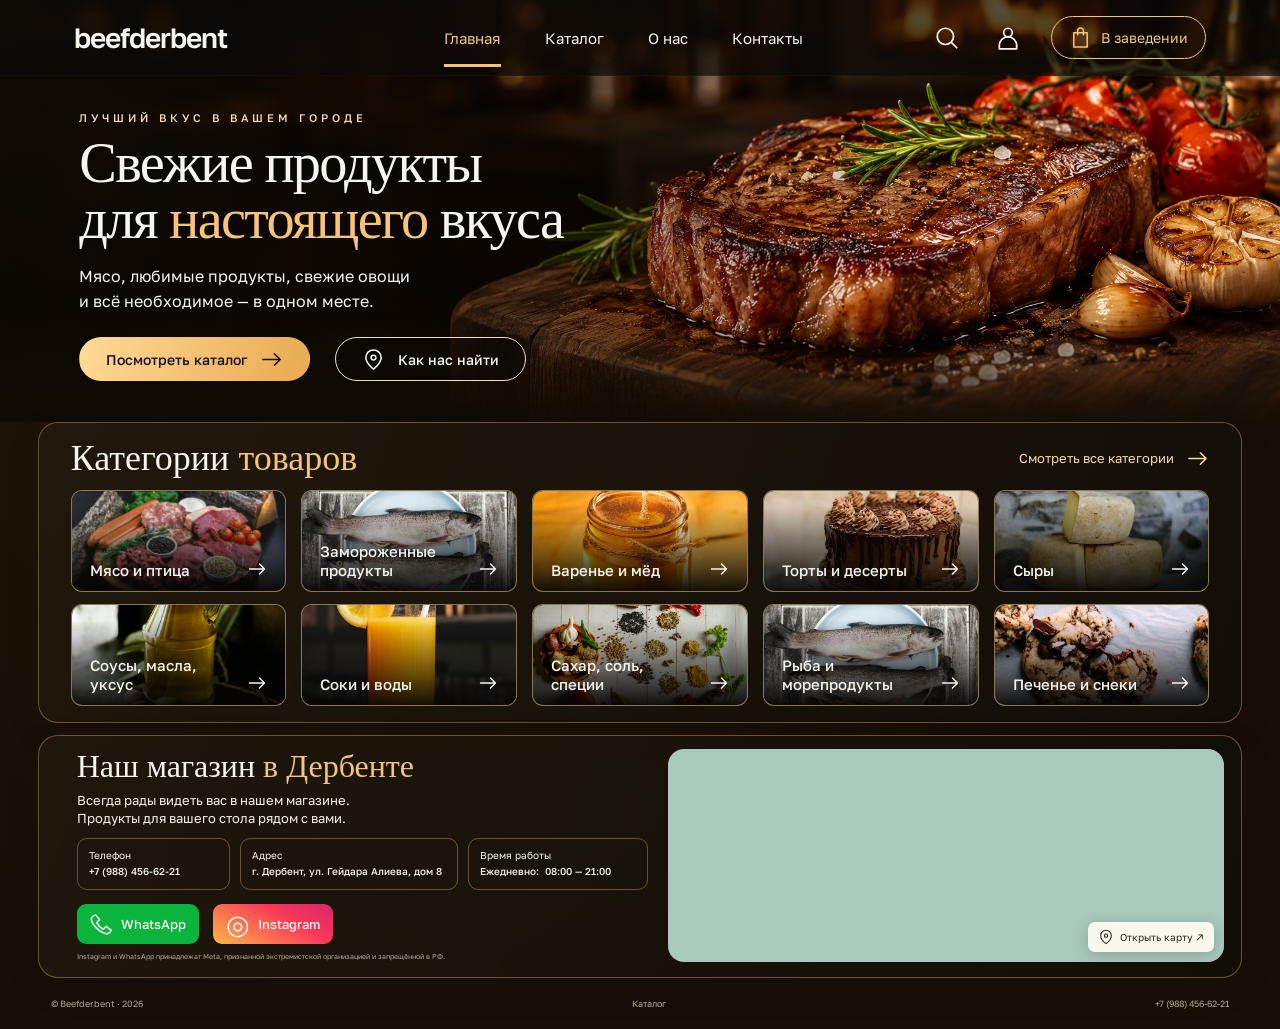
==== index.html @ 81480512 "Add Beefderbent static website with catalog and archived designs" ====
<!doctype html><html lang="ru"><head><meta charset="UTF-8"><meta name="viewport" content="width=device-width,initial-scale=1"><meta name="theme-color" content="#170f07"><meta name="description" content="Beefderbent — продукты для вашего стола. Мясо и птица, сыры, овощи и многое другое. Дербент, Гейдара Алиева, 8."><title>Beefderbent — Свежие продукты для настоящего вкуса</title><link rel="preconnect" href="https://fonts.googleapis.com"><link href="https://fonts.googleapis.com/css2?family=Golos+Text:wght@400;500;600&family=Prata&display=swap" rel="stylesheet"><link rel="stylesheet" href="style.css"></head><body><div id="app"></div><script type="module" src="app.js"></script></body></html>
---- style.css ----
:root{--bg:#170f07;--surface:#1c150c;--gold:#f5c477;--text:#f8f5ef;--muted:#cec5b6;--border:#b58b4c88}*{box-sizing:border-box}html{scroll-behavior:smooth;scroll-padding-top:25px}body{margin:0;background:radial-gradient(ellipse at 30% 30%,#33210e55,transparent 65%),var(--bg);color:var(--text);font:14px 'Golos Text',Arial,sans-serif}a{color:inherit;text-decoration:none}button,input{font:inherit}button,a{-webkit-tap-highlight-color:transparent}button{cursor:pointer}button:focus-visible,a:focus-visible,input:focus-visible{outline:2px solid var(--gold);outline-offset:5px}svg{width:23px;height:23px;flex-shrink:0}img{display:block;width:100%;height:100%;object-fit:cover}button{color:inherit}.header{position:relative;z-index:2;display:flex;align-items:center;justify-content:space-between;gap:25px;height:76px;padding:0 5.8%;background:#0c0907b3;border-bottom:1px solid #ffffff06}.brand{font-size:28px;letter-spacing:-1px;font-weight:600;white-space:nowrap}.header nav{display:flex;gap:44px;align-self:stretch;margin-left:8%}.header nav a{display:flex;align-items:center;position:relative;font-size:15px}.header nav a.active{color:var(--gold)}.header nav a.active:after{position:absolute;bottom:8px;left:0;right:0;height:3px;background:var(--gold);content:''}.header-tools{display:flex;align-items:center;gap:25px}.icon-button{background:none;border:0;padding:5px;display:grid;place-items:center}.icon-button svg{width:26px;height:26px}.mode{display:flex;align-items:center;gap:9px;border:1px solid var(--gold);border-radius:30px;background:none;color:var(--gold);padding:9px 17px;white-space:nowrap;font-size:14px}.hero{position:relative;min-height:355px;background:linear-gradient(90deg,#0d0904bb 0%,#0d090488 35%,transparent 75%),linear-gradient(0deg,var(--bg),transparent 24%),url('assets/reference/hero.png') center 52%/cover;margin-top:-76px;padding-top:76px;min-height:422px}.hero-content{position:relative;padding:35px 6.2% 40px}.eyebrow{font-size:11px;letter-spacing:4px;color:#ffe0a1;font-weight:500}h1,h2{font-family:Georgia,'Times New Roman',serif;font-weight:400}h1{font-size:clamp(40px,4.4vw,72px);line-height:.99;letter-spacing:-1.7px;margin:12px 0 17px}h1 em,h2 em{font-style:normal;color:var(--gold)}.hero p{font-size:16px;line-height:1.55;margin:0 0 23px}.hero-actions{display:flex;gap:25px}.button{min-height:44px;padding:0 26px;display:inline-flex;align-items:center;justify-content:center;gap:13px;border-radius:28px;font-size:14px;font-weight:500;border:1px solid transparent;transition:filter .2s,background .2s}.primary{background:linear-gradient(110deg,#ffda97,#e9a951);color:#130e06}.button:hover{filter:brightness(1.13)}.outline{border-color:#e6dece;background:#09070444}.home-main{position:relative;max-width:1600px;padding:0 3%;margin:0 auto}.panel{border:1px solid var(--border);border-radius:20px;background:linear-gradient(110deg,#221a0fbf,#120e08df);box-shadow:0 10px 40px #00000012}.categories-panel{padding:15px 2.6% 16px}.section-heading{display:flex;justify-content:space-between;align-items:center;gap:25px;margin-bottom:12px}h2{font-size:36px;line-height:1.12;margin:0}.all-link{display:flex;align-items:center;gap:12px;color:#ffdc98;font-size:13px;white-space:nowrap}.category-grid{display:grid;grid-template-columns:repeat(5,minmax(0,1fr));gap:12px 15px}.category-card{position:relative;isolation:isolate;border:1px solid #d5b78499;border-radius:11px;height:102px;overflow:hidden;display:flex;align-items:flex-end;padding:12px 18px;gap:12px;transition:border-color .25s,transform .25s;background:#211709}.category-card img{position:absolute;inset:0;z-index:-2;transition:transform .5s}.category-card:after{content:'';position:absolute;inset:0;z-index:-1;background:linear-gradient(0deg,#050403f0,transparent 85%)}.category-card span{font-size:15px;font-weight:500;line-height:1.25;flex:1}.category-card svg{width:20px;height:20px}.category-card:hover{border-color:var(--gold);transform:translateY(-2px)}.category-card:hover img{transform:scale(1.06)}.contacts{display:grid;grid-template-columns:1.03fr 1fr;gap:20px;margin-top:12px;padding:13px 17px 15px 3.1%;scroll-margin-top:15px}.contact-copy h2{font-size:32px}.contact-copy p{margin:6px 0 10px;line-height:1.4;font-size:13px}.contact-facts{display:grid;grid-template-columns:.85fr 1.2fr 1fr;gap:10px}.contact-facts>div,.contact-facts>a{border:1px solid var(--border);border-radius:10px;padding:10px 11px;display:flex;flex-direction:column;justify-content:center;gap:3px}.contact-facts small{font-size:10px}.contact-facts strong{font-size:10px;line-height:1.5;font-weight:500}.socials{display:flex;gap:14px;margin-top:14px}.socials a{display:inline-flex;align-items:center;gap:8px;border-radius:9px;padding:8px 13px;font-size:13px;font-weight:500}.whatsapp{background:#0bb53d}.instagram{background:linear-gradient(30deg,#ffb54b,#fa3558 65%,#d72770)}.instagram-icon{font-size:27px;line-height:24px}.social-note{display:block;color:#b8aa97;font-size:7px;line-height:1.5;margin-top:8px;max-width:560px}.map{position:relative;min-height:205px;overflow:hidden;border-radius:16px;background:#a9c9bc}.map iframe{display:block;border:0;height:100%;width:100%;min-height:205px}.map-link{position:absolute;bottom:10px;right:10px;background:#faf7ed;color:#2b2319;border-radius:7px;display:flex;align-items:center;gap:6px;padding:7px 10px;font-size:10px;box-shadow:0 3px 15px #0003}.map-link svg{width:16px;height:16px}footer{max-width:1600px;margin:auto;padding:20px 4%;display:flex;justify-content:space-between;gap:20px;color:#b8aa97;font-size:9px}.inner-main{max-width:1500px;min-height:65vh;margin:0 auto;padding:28px 4%}.breadcrumbs{display:flex;gap:12px;flex-wrap:wrap;font-size:11px;color:#c3b59e;margin:0 0 25px}.breadcrumbs a:hover{color:var(--gold)}.full-catalog{padding:32px}.full-catalog h1{font-size:44px;margin-bottom:8px}.full-catalog .eyebrow{font-size:8px}.category-count{font-size:12px;color:var(--muted)}.catalog-search{display:flex;align-items:center;gap:10px;border:1px solid var(--border);border-radius:12px;padding:10px 15px;margin:20px 0;color:var(--gold);background:#0b080688}.catalog-search input{width:100%;border:0;outline:none;background:none;color:var(--text);font-size:14px;padding:4px}.catalog-search input::placeholder{color:#b5a991}.all-categories .category-card{height:140px}.category-layout{display:grid;grid-template-columns:245px minmax(0,1fr);gap:22px}.category-sidebar{padding:23px 15px;align-self:start}.category-sidebar h2{font-size:25px;padding:0 8px 15px}.category-sidebar nav{display:flex;flex-direction:column;gap:3px}.category-sidebar a{font-size:11px;line-height:1.5;padding:10px;border-radius:6px;display:flex;align-items:center;justify-content:space-between;gap:10px}.category-sidebar a svg{width:14px;height:14px}.category-sidebar a:hover,.category-sidebar .selected{background:#f5c4771f;color:var(--gold)}.category-detail{overflow:hidden}.category-cover{position:relative;isolation:isolate;min-height:230px;padding:40px 35px;display:flex;align-items:flex-end}.category-cover img{position:absolute;inset:0;z-index:-2;object-position:center 45%}.category-cover:after{content:'';position:absolute;inset:0;background:linear-gradient(90deg,#100b05ee,#100b0577);z-index:-1}.category-cover h1{font-size:40px;line-height:1.12;margin:12px 0}.category-cover .eyebrow{font-size:8px}.category-cover p{font-size:13px;line-height:1.7;margin:0;max-width:420px}.empty-state{text-align:center;padding:55px 25px}.empty-state>svg{width:35px;height:35px;color:var(--gold);margin-bottom:18px}.empty-state h2{font-size:30px}.empty-state p{font-size:13px;color:var(--muted);line-height:1.8;margin:15px 0 24px}.empty-state h1{font-size:36px;line-height:1.2}.empty-actions{display:flex;align-items:center;justify-content:center;gap:25px;flex-wrap:wrap}.text-link{display:inline-flex;align-items:center;gap:10px;color:var(--gold);font-size:12px}.product-grid{display:grid;grid-template-columns:repeat(3,minmax(0,1fr));gap:18px;padding:25px}.product-card{display:block;border:1px solid var(--border);padding:15px;border-radius:12px}.product-card img{height:180px;border-radius:8px}.product-card h3{font-size:16px}.product-card>svg{float:right}.product-detail{padding:35px;display:grid;grid-template-columns:1fr 1fr;gap:40px}.product-detail>img{max-height:500px;border-radius:15px}.product-detail h1{font-size:40px}.product-detail p{line-height:1.8;color:var(--muted)}.product-detail strong{display:block;font-size:24px;margin:25px 0}.product-detail .button{margin-top:20px}dialog{width:min(540px,calc(100% - 30px));max-height:85vh;padding:32px;border:1px solid var(--border);border-radius:20px;background:#1e160e;color:var(--text)}dialog::backdrop{background:#000a;backdrop-filter:blur(5px)}dialog h2{font-size:32px;padding-right:20px}dialog p{color:var(--muted);font-size:13px;line-height:1.8}.close{position:absolute;right:15px;top:10px;font-size:29px;background:none;border:0;padding:5px}.search-results{display:grid;gap:3px;max-height:45vh;overflow-y:auto}.search-results a{display:flex;align-items:center;justify-content:space-between;padding:12px 8px;border-bottom:1px solid #b58b4c33;font-size:13px}.search-results a:hover{color:var(--gold)}.search-results svg{width:17px}.mode-option{display:grid;grid-template-columns:25px 1fr;gap:8px 12px;text-align:left;width:100%;background:#ffffff05;border:1px solid var(--border);border-radius:12px;padding:18px;margin:12px 0;color:var(--gold)}.mode-option span{grid-column:2;font-size:11px;color:var(--muted)}.small-note{font-size:11px!important}.no-results{padding:20px;color:var(--muted)}[hidden]{display:none!important}@media(min-width:1600px){.header{padding-left:max(6%,calc((100% - 1450px)/2));padding-right:max(6%,calc((100% - 1450px)/2))}.hero-content{max-width:1500px;margin:auto}.hero{min-height:480px}.category-card{height:120px}.contacts{padding-top:20px;padding-bottom:20px}.contact-facts strong{font-size:12px}}@media(max-width:1150px){.header{gap:20px;padding:0 4%}.header nav{gap:24px;margin-left:0}.header-tools{gap:15px}.brand{font-size:25px}.mode{font-size:12px;padding:9px 12px}.category-card{padding:10px 12px}.category-card span{font-size:12px}.contacts{grid-template-columns:1fr 1fr;gap:15px}.contact-facts{grid-template-columns:1fr 1.3fr}.contact-facts>div:last-child{grid-column:1/-1;flex-direction:row;gap:10px;justify-content:flex-start;padding:7px 11px}.contact-facts strong{font-size:10px}.contact-copy h2{font-size:28px}.hero p{font-size:14px}.category-grid{gap:10px}.all-categories{grid-template-columns:repeat(4,minmax(0,1fr))}}@media(max-width:760px){.header{height:auto;min-height:112px;flex-wrap:wrap;padding:15px 5% 0;gap:12px}.brand{font-size:24px}.header-tools{gap:12px;margin-left:auto}.account{display:none}.mode{font-size:10px;padding:7px 10px}.mode svg{width:17px;height:17px}.icon-button svg{width:21px;height:21px}.header nav{order:3;width:100%;height:39px;justify-content:space-between;gap:20px}.header nav a{font-size:12px;padding-bottom:10px}.header nav a.active:after{bottom:0;height:2px}.hero{margin-top:-112px;padding-top:112px;min-height:460px;background-position:62% center}.hero-content{padding:36px 6% 45px;background:linear-gradient(90deg,#100b0699,transparent)}.eyebrow{font-size:8px;letter-spacing:2px}h1{font-size:clamp(33px,7.7vw,52px);line-height:1.04;letter-spacing:-1px;margin:15px 0 18px}.hero p{font-size:12px;line-height:1.8}.hero-actions{gap:10px;flex-wrap:wrap}.button{min-height:42px;padding:0 18px;font-size:11px;gap:9px}.button svg{width:18px;height:18px}.home-main{padding:0 4%}.categories-panel{padding:20px 16px}.section-heading{align-items:flex-start;gap:15px;flex-wrap:wrap;margin-bottom:18px}h2{font-size:29px}.all-link{font-size:10px;gap:6px}.all-link svg{width:18px}.category-grid{grid-template-columns:repeat(2,minmax(0,1fr));gap:10px}.category-card{height:105px;padding:12px}.category-card span{font-size:12px}.category-card svg{width:17px;height:17px}.contacts{grid-template-columns:1fr;padding:22px 16px;gap:20px;margin-top:15px}.contact-copy h2{font-size:28px}.contact-copy p{font-size:12px}.contact-facts{gap:8px;margin-top:15px}.contact-facts strong{font-size:10px}.social-note{font-size:7px;margin-top:10px}.socials{gap:10px}.socials a{font-size:12px}.map,.map iframe{min-height:240px}.map iframe{height:240px}footer{font-size:8px;flex-wrap:wrap;gap:15px;padding:23px 5%}.inner-main{padding:25px 4%}.full-catalog{padding:23px 16px}.full-catalog h1{font-size:35px}.all-categories{grid-template-columns:repeat(2,minmax(0,1fr))}.all-categories .category-card{height:115px}.category-layout{grid-template-columns:minmax(0,1fr);gap:15px}.category-sidebar{padding:15px;overflow:hidden}.category-sidebar h2{font-size:23px;padding-bottom:10px}.category-sidebar nav{flex-direction:row;overflow:auto;gap:6px;scrollbar-width:thin}.category-sidebar a{white-space:nowrap;border:1px solid #b58b4c44;padding:9px 12px;font-size:11px}.category-sidebar svg{display:none}.category-cover{min-height:205px;padding:25px}.category-cover h1{font-size:34px}.category-cover p{font-size:12px}.empty-state{padding:36px 20px}.empty-state h2{font-size:27px}.empty-state p{font-size:12px}.product-grid{grid-template-columns:repeat(2,minmax(0,1fr));padding:15px}.product-detail{grid-template-columns:1fr;padding:20px;gap:20px}.product-detail>img{height:280px}.empty-state h1{font-size:29px}dialog{padding:28px 20px}dialog h2{font-size:28px}}@media(prefers-reduced-motion:reduce){html{scroll-behavior:auto}*{transition:none!important}}
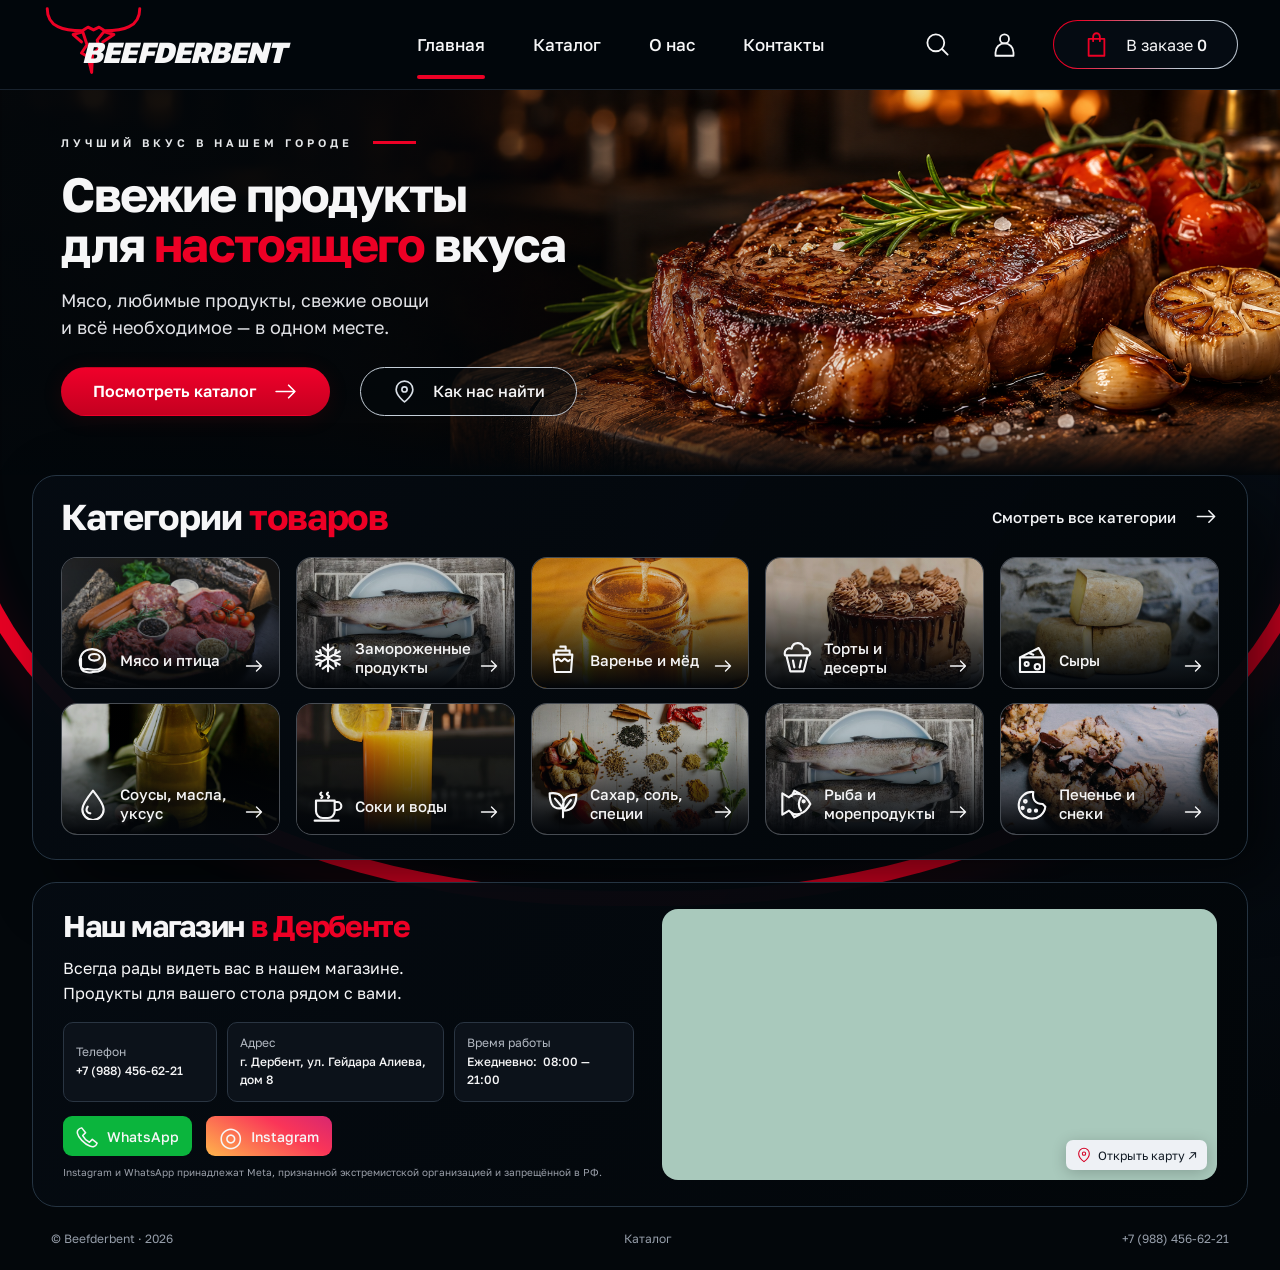
==== commit 5f456511: "Update Beefderbent with black and red interface" ====
--- a/index.html
+++ b/index.html
@@ -1 +1 @@
-<!doctype html><html lang="ru"><head><meta charset="UTF-8"><meta name="viewport" content="width=device-width,initial-scale=1"><meta name="theme-color" content="#170f07"><meta name="description" content="Beefderbent — продукты для вашего стола. Мясо и птица, сыры, овощи и многое другое. Дербент, Гейдара Алиева, 8."><title>Beefderbent — Свежие продукты для настоящего вкуса</title><link rel="preconnect" href="https://fonts.googleapis.com"><link href="https://fonts.googleapis.com/css2?family=Golos+Text:wght@400;500;600&family=Prata&display=swap" rel="stylesheet"><link rel="stylesheet" href="style.css"></head><body><div id="app"></div><script type="module" src="app.js"></script></body></html>
+<!doctype html><html lang="ru"><head><meta charset="UTF-8"><meta name="viewport" content="width=device-width,initial-scale=1"><meta name="theme-color" content="#03070b"><meta name="description" content="Beefderbent — продукты для вашего стола. Мясо и птица, сыры, овощи и многое другое. Дербент, Гейдара Алиева, 8."><title>Beefderbent — Свежие продукты для настоящего вкуса</title><link rel="preconnect" href="https://fonts.googleapis.com"><link href="https://fonts.googleapis.com/css2?family=Golos+Text:wght@400;500;600;700;800&family=Prata&display=swap" rel="stylesheet"><link rel="stylesheet" href="style.css"><link rel="stylesheet" href="theme-red.css"></head><body><div id="app"></div><script type="module" src="app.js"></script></body></html>
--- a/theme-red.css
+++ b/theme-red.css
@@ -0,0 +1,31 @@
+/* Red & black reference theme. Shared by home, catalog and product pages. */
+:root{--bg:#03070b;--surface:#070c12;--gold:#f00026;--text:#f6f6f7;--muted:#c2c5cb;--border:#253442;--red:#ed0025}
+body{background:radial-gradient(ellipse at 90% 48%,#0e1b2c55,transparent 55%),#03070b;font-size:16px}
+h1,h2{font-family:'Golos Text',Arial,sans-serif;font-weight:700;letter-spacing:-1.3px}h1 em,h2 em{color:var(--red)}
+.header{height:90px;background:#02060be8;border-bottom:1px solid #18222e;padding:0 3.3%;gap:30px}
+.brand{position:relative;display:flex;align-items:center;min-width:280px;height:76px;letter-spacing:-.9px;font-weight:800;font-size:29px;font-style:italic;white-space:nowrap}
+.brand .bull-mark{position:absolute;top:-3px;left:0;width:103px;height:74px;color:var(--red)}
+.brand>span{position:relative;margin-left:40px;margin-top:15px}
+.header nav{margin-left:0;gap:48px}.header nav a{font-size:17px;font-weight:500}.header nav a.active{color:var(--text)}.header nav a.active:after{background:var(--red);bottom:10px;height:4px;border-radius:3px}
+.header-tools{gap:30px}.icon-button svg{width:27px;height:27px}.icon-button:hover{color:var(--red)}
+.order-button{display:flex;align-items:center;justify-content:center;gap:16px;min-width:185px;min-height:49px;border:1px solid transparent;border-radius:30px;background:linear-gradient(#050b12,#050b12) padding-box,linear-gradient(105deg,#ed0025,#ed0025 12%,#bec8d3 70%) border-box;color:var(--text);padding:8px 22px;font-size:16px;white-space:nowrap}.order-button svg{color:var(--red);width:27px;height:27px}.order-button b{font-weight:500}.order-button:hover{box-shadow:0 0 20px #ed00252a}
+.hero{margin-top:0;padding-top:0;min-height:385px;isolation:isolate;background:linear-gradient(90deg,#02070bea 0%,#02070bd6 27%,#02070b44 50%,#02070b00 75%),linear-gradient(0deg,#03070b,transparent 14%),url('assets/reference/hero.png') center 51%/cover}
+.hero-content{padding:46px 4.8% 43px;max-width:1600px;margin:auto}.hero .eyebrow{display:flex;align-items:center;gap:20px;color:#e4e6e8;font-size:11px;letter-spacing:4px;font-weight:600}.hero .eyebrow:after{content:'';width:43px;height:3px;background:var(--red)}
+.hero h1{font-size:clamp(38px,3.75vw,62px);line-height:1.05;letter-spacing:-1.8px;margin:20px 0 17px;font-weight:700}.hero p{font-size:18px;line-height:1.5;color:#e1e2e6;margin-bottom:26px}.hero-actions{gap:30px}.button{font-size:16px;min-height:49px;padding:0 31px;gap:16px}.button svg{width:25px;height:25px}.primary{background:linear-gradient(180deg,#f0002a,#c40020);color:#fff;font-weight:600;box-shadow:0 3px 20px #bb001020}.primary:hover{box-shadow:0 4px 25px #ed002548}.outline{background:#03090c88;border-color:#c4ced8;color:#f5f5f6}.outline svg{color:#d9dfe7}
+.hero:after{content:'';position:absolute;z-index:-1;inset:-28% -4% -112%;border:15px solid transparent;border-bottom-color:#e60023;border-left-color:#e60023;border-right-color:#e60023;border-radius:0 0 48% 48%;pointer-events:none;filter:drop-shadow(0 15px 18px #cf002138)}
+.home-main{max-width:1640px;padding:0 2.5%;position:relative;isolation:isolate}.panel{background:linear-gradient(120deg,#050b12f5,#020609fa);border-color:var(--border);box-shadow:none;border-radius:24px}
+.categories-panel{position:relative;padding:20px 2.3% 24px}.categories-panel:after{content:'';position:absolute;inset:0;z-index:-1;border-radius:inherit;box-shadow:30px 25px 65px #0009;pointer-events:none}
+.section-heading{margin-bottom:20px;gap:24px}h2{font-size:36px;line-height:1.15}.all-link{color:#f4f5f7;font-size:15px;font-weight:500;gap:17px}.all-link svg{width:26px}.all-link:hover{color:var(--red)}
+.category-grid{gap:14px 16px}.category-card{height:132px;border-color:#74798399;border-radius:16px;padding:12px 15px;background:#05090d}.category-card:after{background:linear-gradient(0deg,#020509 0%,#020509dd 13%,#02050911 76%)}.category-card img{filter:brightness(.85) saturate(.98)}.category-card>.category-label{display:flex;align-items:center;gap:11px;font-size:15px;font-weight:500;min-width:0;flex:1}.category-label>svg{width:32px;height:32px;flex:0 0 32px}.category-label>span{font-size:inherit;line-height:1.25}.category-card>svg{width:20px;height:20px;flex:0 0 20px}.category-card:hover{border-color:#ed0025;box-shadow:0 0 20px #ed002514}.category-card:hover img{filter:brightness(1) saturate(1.08)}
+.contacts{margin-top:22px;padding:26px 2.5%;gap:28px}.contact-copy h2{font-size:30px}.contact-copy p{font-size:16px;line-height:1.55;margin:12px 0 17px}.contact-facts small{font-size:12px;color:#b3b9c2}.contact-facts strong{font-size:12px;line-height:1.5}.contact-facts>div,.contact-facts>a{background:#0c121a;border-color:#2a3542;padding:12px;border-radius:10px}.socials a{font-size:14px}.social-note{font-size:10px;line-height:1.6;color:#9a9fa9}.map-link{background:#eef1f5;color:#101923;font-size:12px}.map-link svg{color:#d60024}footer{font-size:12px;color:#969eaa;padding:24px 4%}footer a:hover{color:#fff}
+.inner-main{padding-top:32px}.breadcrumbs{font-size:14px;line-height:1.6;color:#abb3bf}.full-catalog{padding:30px}.full-catalog h1{font-size:42px}.full-catalog .eyebrow{color:#aab3bf;letter-spacing:2px;font-size:12px}.category-count{font-size:14px}.catalog-search{border-color:#344050;background:#0a111a;padding:12px 16px;color:#b2bac6}.catalog-search input{font-size:16px}.catalog-search input::placeholder{color:#9ca7b6}.all-categories .category-card{height:140px}.category-sidebar{padding:24px 16px}.category-sidebar h2{font-size:24px}.category-sidebar a{font-size:14px;padding:12px 10px;line-height:1.4}.category-sidebar a:hover,.category-sidebar .selected{background:#ed00251a;color:#fff}.category-sidebar .selected{box-shadow:inset 3px 0 var(--red)}.category-cover h1{font-size:40px;line-height:1.1}.category-cover p{font-size:16px}.category-cover .eyebrow{font-size:12px;color:#c9ced8;letter-spacing:1.5px}.category-cover:after{background:linear-gradient(90deg,#02070bf0,#02070b77)}.category-cover{min-height:245px}.empty-state>svg{color:var(--red)}.empty-state h2{font-size:28px}.empty-state p{font-size:16px}.text-link{font-size:14px;color:#e1e6ef}.text-link:hover{color:var(--red)}.product-card{background:#0a1018;border-color:#2e3b4c}.product-card h3{font-size:18px}.product-card>span{font-size:16px}.product-detail h1{font-size:38px}.product-detail p{font-size:16px}
+dialog{background:#090f17;border-color:#334153;border-radius:20px;padding:32px}dialog h2{font-size:29px}dialog p{font-size:16px;color:#b8c1cd}.close{color:#e5e9f0}.close:hover{color:var(--red)}.search-results a{font-size:15px;border-color:#283241;padding:14px 8px}.search-results a:hover{color:#fff;background:#ffffff06}.mode{color:#e6eaf1;border-color:#3d4b5f;background:#101926;font-size:14px}.mode-option{color:#fff;border-color:#354256;font-size:16px;background:#101720}.mode-option:hover{border-color:var(--red)}.mode-option span{font-size:14px}.small-note{font-size:13px!important;line-height:1.7}.order-empty{text-align:center;padding:35px 0}.order-empty>svg{width:48px;height:48px;color:var(--red)}.order-empty h3{font-size:22px;margin:18px 0 0}.order-empty p{line-height:1.7}.order-mode{display:flex;align-items:center;justify-content:space-between;gap:20px;border-top:1px solid #293345;border-bottom:1px solid #293345;padding:20px 0;font-size:14px}#order-dialog{max-width:540px}#order-dialog .small-note a{white-space:nowrap;color:#fff}.no-results{font-size:16px;color:#b9c2ce}
+@media(min-width:1600px){.hero{min-height:415px}.hero-content{padding-top:48px}.hero h1{font-size:62px}.categories-panel{padding-top:22px;padding-bottom:25px}.category-card{height:136px}.contact-facts strong{font-size:13px}.header{padding-left:max(3.3%,calc((100% - 1500px)/2));padding-right:max(3.3%,calc((100% - 1500px)/2))}}
+@media(max-width:1240px){.header{gap:20px;padding:0 3%}.brand{font-size:24px;min-width:235px}.brand .bull-mark{width:85px}.brand>span{margin-left:32px}.header nav{gap:26px}.header nav a{font-size:15px}.header-tools{gap:17px}.order-button{min-width:145px;padding:8px 14px;font-size:14px;gap:10px}.category-card{padding:12px 10px}.category-card>.category-label{gap:8px;font-size:13px}.category-label>svg{width:26px;height:26px;flex-basis:26px}.category-card>svg{width:16px;flex-basis:16px}.hero h1{font-size:48px}.hero p{font-size:16px}.contacts{gap:20px}.contact-facts{grid-template-columns:1fr 1.25fr}.all-categories{grid-template-columns:repeat(4,minmax(0,1fr))}}
+@media(max-width:950px) and (min-width:761px){.brand{font-size:21px;min-width:205px}.brand .bull-mark{width:76px}.header nav{gap:20px}.header nav a{font-size:14px}.header-tools{gap:12px}.account{display:none}.order-button{min-width:130px;font-size:13px}.hero h1{font-size:43px}.hero p{font-size:15px}.category-grid{gap:10px}.category-label>svg{display:none}.category-card>.category-label{font-size:13px}.hero:after{inset:-25% -8% -125%}.category-layout{grid-template-columns:220px minmax(0,1fr)}}
+@media(max-width:760px){.header{height:auto;min-height:128px;flex-wrap:wrap;padding:8px 5% 0;gap:10px 14px}.brand{height:68px;min-width:0;font-size:21px;flex:1}.brand .bull-mark{height:64px;width:80px;top:0;left:-3px}.brand>span{margin-left:28px;margin-top:14px}.header-tools{gap:9px;margin-left:auto}.icon-button{padding:4px}.icon-button svg{width:22px;height:22px}.order-button{min-width:0;min-height:39px;padding:7px 11px;font-size:11px;gap:7px}.order-button svg{width:21px;height:21px}.header nav{order:3;height:42px;width:100%;justify-content:space-between;gap:20px;margin:0}.header nav a{font-size:14px;padding-bottom:10px}.header nav a.active:after{bottom:0;height:3px}.hero{min-height:390px;margin-top:0;padding-top:0;background-position:65% center;background-image:linear-gradient(90deg,#02070bd9,#02070b77 70%,#02070b22),linear-gradient(0deg,#03070b,transparent 20%),url('assets/reference/hero.png')}.hero-content{padding:38px 6% 48px}.hero .eyebrow{font-size:9px;letter-spacing:2px;gap:10px;line-height:1.6}.hero .eyebrow:after{width:25px;height:2px}.hero h1{font-size:clamp(30px,7.6vw,48px);letter-spacing:-1px;line-height:1.12;margin:20px 0}.hero p{font-size:14px;line-height:1.7;margin:0 0 25px}.hero-actions{gap:12px}.button{font-size:13px;min-height:44px;padding:0 18px;gap:10px}.button svg{width:20px;height:20px}.hero:after{inset:10% -12% -170%;border-width:8px}.home-main{padding:0 4%}.categories-panel{padding:22px 15px;border-radius:20px}.section-heading{gap:14px;margin-bottom:20px}.section-heading h2{font-size:26px;letter-spacing:-.8px}.all-link{font-size:12px;gap:8px}.all-link svg{width:20px}.category-grid{grid-template-columns:repeat(2,minmax(0,1fr));gap:11px}.category-card,.all-categories .category-card{height:120px;padding:12px 10px;border-radius:12px}.category-card>.category-label{font-size:12px;gap:7px}.category-label>svg{width:24px;height:24px;flex-basis:24px}.category-card>svg{width:16px;height:16px;flex-basis:16px}.category-label>span{line-height:1.3}.contacts{grid-template-columns:1fr;padding:24px 18px;margin-top:20px}.contact-copy h2{font-size:27px}.contact-copy p{font-size:15px;line-height:1.6}.contact-facts{grid-template-columns:1fr}.contact-facts>a,.contact-facts>div,.contact-facts>div:last-child{grid-column:auto;flex-direction:column;gap:5px;align-items:flex-start;justify-content:center;padding:12px}.contact-facts small{font-size:12px}.contact-facts strong{font-size:14px}.social-note{font-size:10px}.map,.map iframe{min-height:250px}.map iframe{height:250px}footer{font-size:12px;gap:16px;line-height:1.5;padding:25px 5%}.inner-main{padding:25px 4%}.breadcrumbs{font-size:12px;gap:8px}.full-catalog{padding:22px 15px}.full-catalog h1{font-size:32px;line-height:1.1}.category-count{font-size:13px}.category-cover h1{font-size:32px}.category-cover p{font-size:14px}.category-cover .eyebrow{font-size:10px}.category-sidebar h2{font-size:23px}.category-sidebar a{font-size:13px;padding:10px 12px}.category-sidebar .selected{box-shadow:none;border-color:var(--red)}.empty-state h2{font-size:25px}.empty-state p{font-size:14px}.empty-actions{gap:20px}.text-link{font-size:13px}.all-categories{grid-template-columns:repeat(2,minmax(0,1fr))}.catalog-search{padding:10px 12px}.catalog-search input{font-size:15px}.product-detail h1{font-size:30px}.product-detail p{font-size:15px}.product-card h3{font-size:16px}dialog{padding:30px 20px}dialog h2{font-size:26px}dialog p{font-size:15px}.search-results a{font-size:14px}.mode-option{font-size:15px}.mode-option span{font-size:13px}.small-note{font-size:12px!important}}
+@media(max-width:370px){.brand{font-size:18px}.brand .bull-mark{width:70px}.brand>span{margin-left:25px}.header-tools{gap:4px}.order-button{font-size:10px;padding:7px 8px}.order-button svg{width:18px}.category-label>svg{display:none}.hero-actions .button{font-size:12px;padding:0 15px}.hero .eyebrow{font-size:8px;letter-spacing:1.7px}}
+@media(prefers-reduced-motion:reduce){html{scroll-behavior:auto}}
+/* Decorative ribbon stays outside the content flow without creating horizontal scroll. */
+body{overflow-x:clip}
+#app{overflow:hidden}
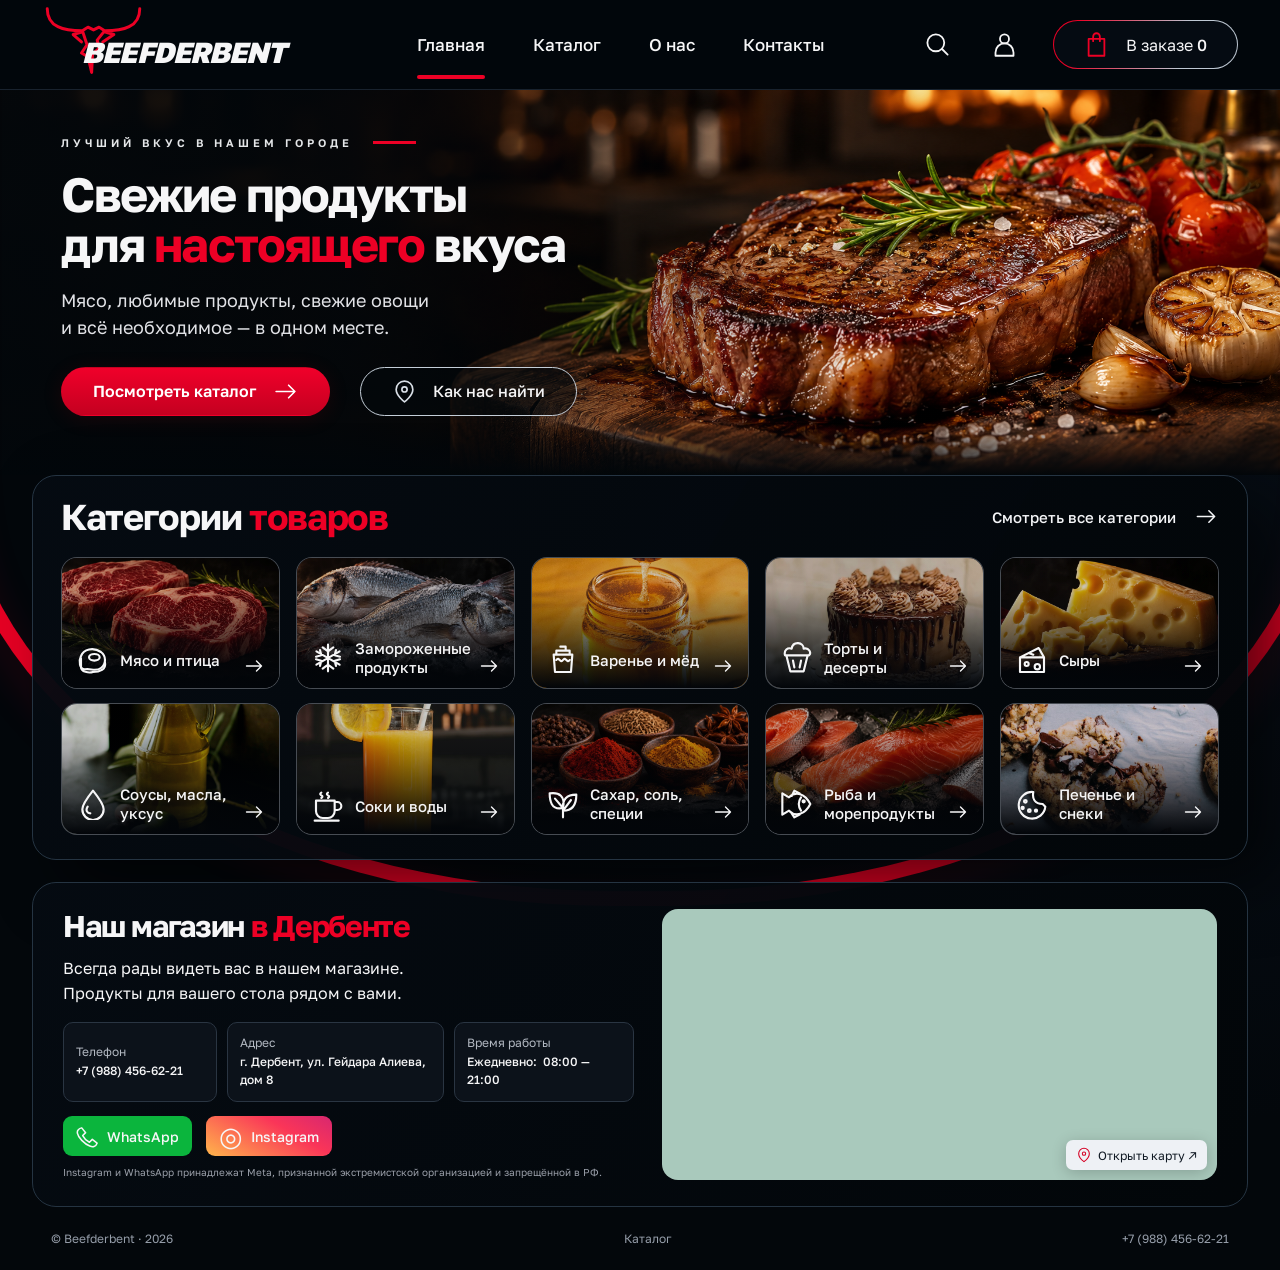
==== commit bec3f331: "Refine reference layout and add matching food category photography" ====
--- a/index.html
+++ b/index.html
@@ -1 +1 @@
-<!doctype html><html lang="ru"><head><meta charset="UTF-8"><meta name="viewport" content="width=device-width,initial-scale=1"><meta name="theme-color" content="#03070b"><meta name="description" content="Beefderbent — продукты для вашего стола. Мясо и птица, сыры, овощи и многое другое. Дербент, Гейдара Алиева, 8."><title>Beefderbent — Свежие продукты для настоящего вкуса</title><link rel="preconnect" href="https://fonts.googleapis.com"><link href="https://fonts.googleapis.com/css2?family=Golos+Text:wght@400;500;600;700;800&family=Prata&display=swap" rel="stylesheet"><link rel="stylesheet" href="style.css"><link rel="stylesheet" href="theme-red.css"></head><body><div id="app"></div><script type="module" src="app.js"></script></body></html>
+<!doctype html><html lang="ru"><head><meta charset="UTF-8"><meta name="viewport" content="width=device-width,initial-scale=1"><meta name="theme-color" content="#03070b"><meta name="description" content="Beefderbent — продукты для вашего стола. Мясо и птица, сыры, овощи и многое другое. Дербент, Гейдара Алиева, 8."><title>Beefderbent — Свежие продукты для настоящего вкуса</title><link rel="preconnect" href="https://fonts.googleapis.com"><link href="https://fonts.googleapis.com/css2?family=Golos+Text:wght@400;500;600;700;800&family=Prata&display=swap" rel="stylesheet"><link rel="stylesheet" href="style.css"><link rel="stylesheet" href="theme-red.css?v=20261121-2"></head><body><div id="app"></div><script type="module" src="app.js?v=20261121-2"></script></body></html>
--- a/theme-red.css
+++ b/theme-red.css
@@ -29,3 +29,5 @@
 /* Decorative ribbon stays outside the content flow without creating horizontal scroll. */
 body{overflow-x:clip}
 #app{overflow:hidden}
+/* Reference proportions: compact hero, with the category grid directly underneath. */
+@media(min-width:1600px){.hero{min-height:385px}.hero h1{font-size:60px}}
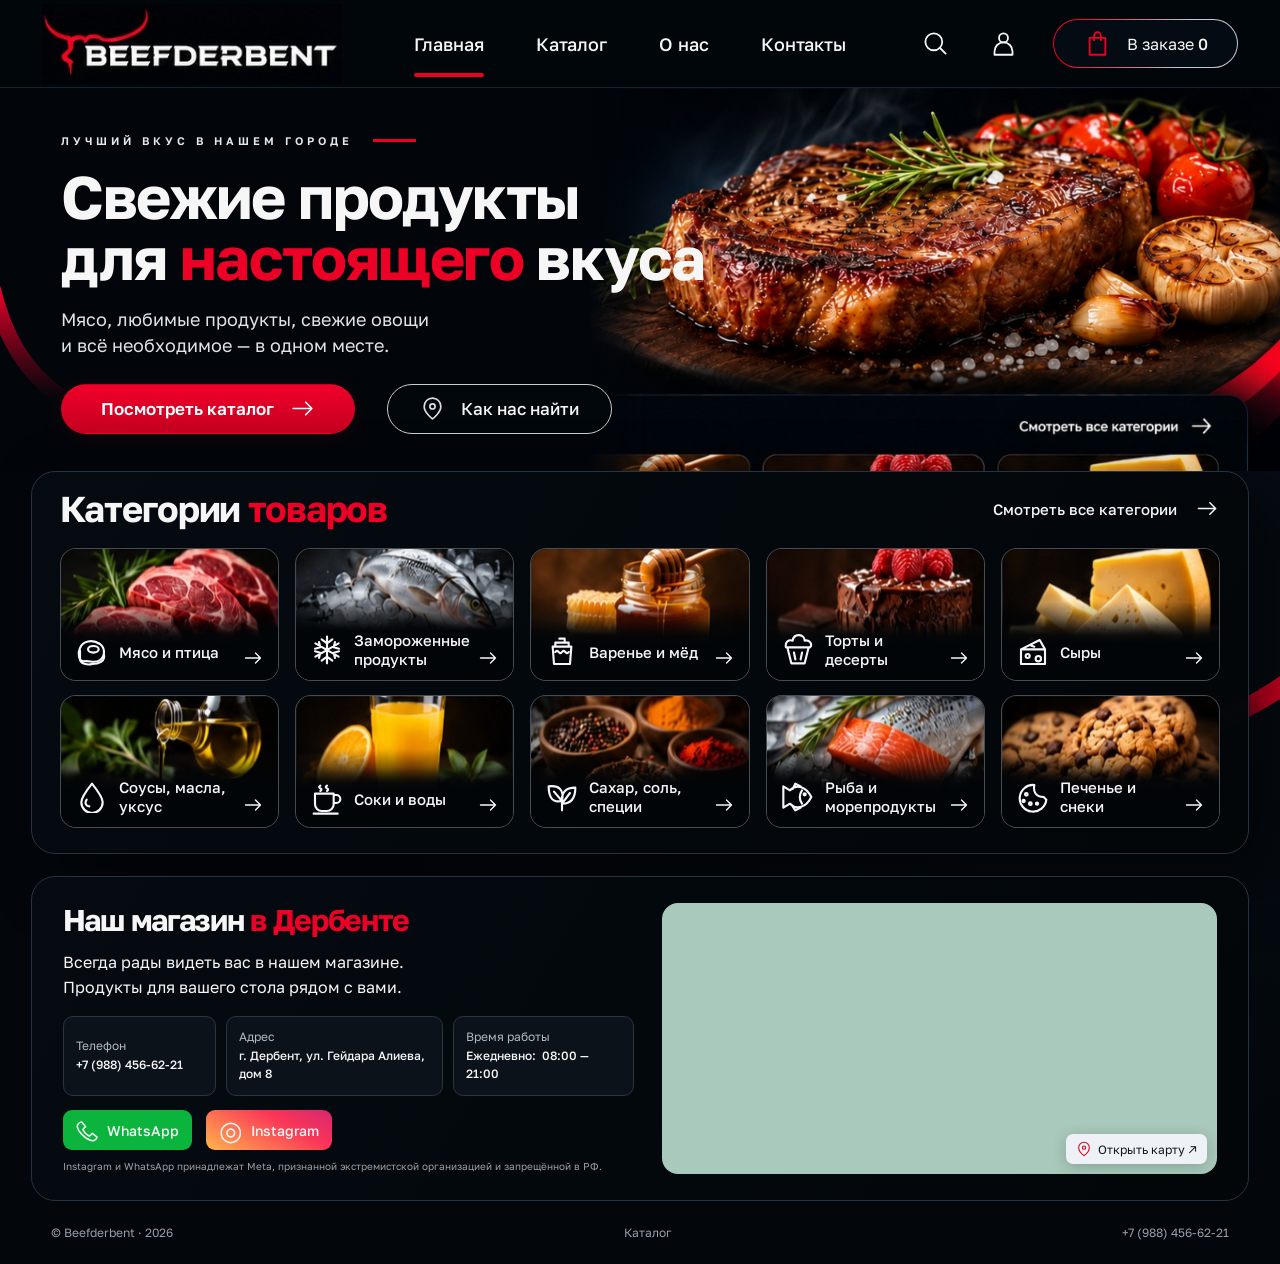
==== commit 58905c50: "Match approved Beefderbent reference artwork and page proportions" ====
--- a/index.html
+++ b/index.html
@@ -1 +1 @@
-<!doctype html><html lang="ru"><head><meta charset="UTF-8"><meta name="viewport" content="width=device-width,initial-scale=1"><meta name="theme-color" content="#03070b"><meta name="description" content="Beefderbent — продукты для вашего стола. Мясо и птица, сыры, овощи и многое другое. Дербент, Гейдара Алиева, 8."><title>Beefderbent — Свежие продукты для настоящего вкуса</title><link rel="preconnect" href="https://fonts.googleapis.com"><link href="https://fonts.googleapis.com/css2?family=Golos+Text:wght@400;500;600;700;800&family=Prata&display=swap" rel="stylesheet"><link rel="stylesheet" href="style.css"><link rel="stylesheet" href="theme-red.css?v=20261121-2"></head><body><div id="app"></div><script type="module" src="app.js?v=20261121-2"></script></body></html>
+<!doctype html><html lang="ru"><head><meta charset="UTF-8"><meta name="viewport" content="width=device-width,initial-scale=1"><meta name="theme-color" content="#03070b"><meta name="description" content="Beefderbent — продукты для вашего стола. Мясо и птица, сыры, овощи и многое другое. Дербент, Гейдара Алиева, 8."><title>Beefderbent — Свежие продукты для настоящего вкуса</title><link rel="preconnect" href="https://fonts.googleapis.com"><link href="https://fonts.googleapis.com/css2?family=Golos+Text:wght@400;500;600;700;800&family=Prata&display=swap" rel="stylesheet"><link rel="stylesheet" href="style.css"><link rel="stylesheet" href="theme-red.css?v=20261122"></head><body><div id="app"></div><script type="module" src="app.js?v=20261122"></script></body></html>
--- a/theme-red.css
+++ b/theme-red.css
@@ -31,3 +31,39 @@
 #app{overflow:hidden}
 /* Reference proportions: compact hero, with the category grid directly underneath. */
 @media(min-width:1600px){.hero{min-height:385px}.hero h1{font-size:60px}}
+/* Approved artwork: only photo/logo regions are reused as a CSS sprite.
+   All copy, category labels, icons, and controls are live HTML/SVG. */
+.brand{width:300px;min-width:300px;height:80px;font-size:0}
+.brand>.reference-logo{display:block;width:300px;height:80px;margin:0;background:url('assets/reference/approved-design.png') 3.8461538% 0 / 533.333333% 1112.5% no-repeat}
+.reference-photo{position:absolute;inset:0;z-index:-2;display:block;background-image:url('assets/reference/approved-design.png');background-repeat:no-repeat;transition:transform .4s}
+.category-card:has(.reference-photo):after{background:linear-gradient(0deg,#020508 0px,#020508 48px,#020508a0 58px,transparent 80px)}
+.category-card:hover .reference-photo{transform:scale(1.035)}
+.hero{background:#02060b;overflow:visible}
+.approved-hero-photo{position:absolute;inset:0;z-index:-2;background:url('assets/reference/approved-design.png') center calc(-100vw * 88 / 1600) / 100% auto no-repeat;mask-image:linear-gradient(90deg,transparent 0%,transparent 46%,#000 51%,#000 100%)}
+.hero:after{inset:auto;left:0;bottom:-420px;width:100%;height:570px;border:0;border-radius:0;filter:none;background:none;z-index:-1;pointer-events:none}
+.hero:before{content:'';position:absolute;inset:0;z-index:-1;background:linear-gradient(90deg,#02060b 0%,#02060b 40%,transparent 53%);pointer-events:none}
+@media(min-width:1250px){
+ .header{height:88px;padding:0 3.25%;gap:30px}
+ .header nav{gap:52px}.header nav a{font-size:18px}
+ .header-tools{gap:31px}
+ .hero{height:383px;min-height:383px}
+ .hero-content{padding:46px 4.8% 38px}
+ .hero h1{font-size:60px;line-height:1.02;letter-spacing:-1.6px;margin:19px 0 18px}
+ .hero p{font-size:18px;line-height:1.45;margin-bottom:25px}
+ .hero-actions{gap:32px}.hero-actions .primary{min-width:294px}.hero-actions .outline{min-width:225px}
+ .hero .button{min-height:50px;font-size:17px}
+ .home-main{max-width:none;padding:0 2.45%}
+ .categories-panel{padding:16px 2.25% 25px}
+ .categories-panel .section-heading{margin-bottom:19px;min-height:39px}
+ .category-grid{gap:14px 16px}.category-card{height:133px}
+ .categories-panel h2{font-size:36px}
+ .category-card>.category-label{font-size:15px}
+}
+@media(min-width:1601px){.hero{height:calc(100vw * 383 / 1600);max-height:510px}.approved-hero-photo{background-position:center calc(-100vw * 88 / 1600)}}
+@media(max-width:1249px){.brand{width:235px;min-width:235px}.brand>.reference-logo{width:235px;height:63px}.approved-hero-photo{background-size:auto 930px;background-position:72% -92px;mask-image:linear-gradient(90deg,transparent,transparent 38%,#000 65%)}.hero:before{background:linear-gradient(90deg,#02060b 0%,#02060b 25%,transparent 65%)}}
+@media(max-width:950px) and (min-width:761px){.brand{width:205px;min-width:205px}.brand>.reference-logo{width:205px;height:55px}}
+@media(max-width:760px){.brand{width:auto;min-width:0;height:68px;flex:1}.brand>.reference-logo{width:180px;height:48px;margin:0}.hero{height:auto;min-height:390px}.approved-hero-photo{background-size:auto 850px;background-position:60% -84px;mask-image:linear-gradient(90deg,transparent 0%,transparent 12%,#000 54%)}.hero:before{background:linear-gradient(90deg,#02060bf5,#02060bc4 35%,#02060b80 80%)}.category-card:has(.reference-photo):after{background:linear-gradient(0deg,#020508 0px,#020508 47px,#02050880 63px,transparent 85px)}}
+@media(max-width:370px){.brand>.reference-logo{width:155px;height:42px}}
+.hero:after{top:0;left:0;bottom:auto;width:100%;height:50vw;background:url('assets/reference/brand-ribbon.svg') left top / 100% auto no-repeat}
+.category-card:has(.reference-photo):after{background:linear-gradient(0deg,#020508 0px,#020508 36px,#020508eb 44px,#02050855 60px,transparent 78px)}
+.category-card[href*="zamorozhennye-produkty"]:after{background:linear-gradient(0deg,#020508 0px,#020508 49px,#02050899 58px,transparent 80px)}
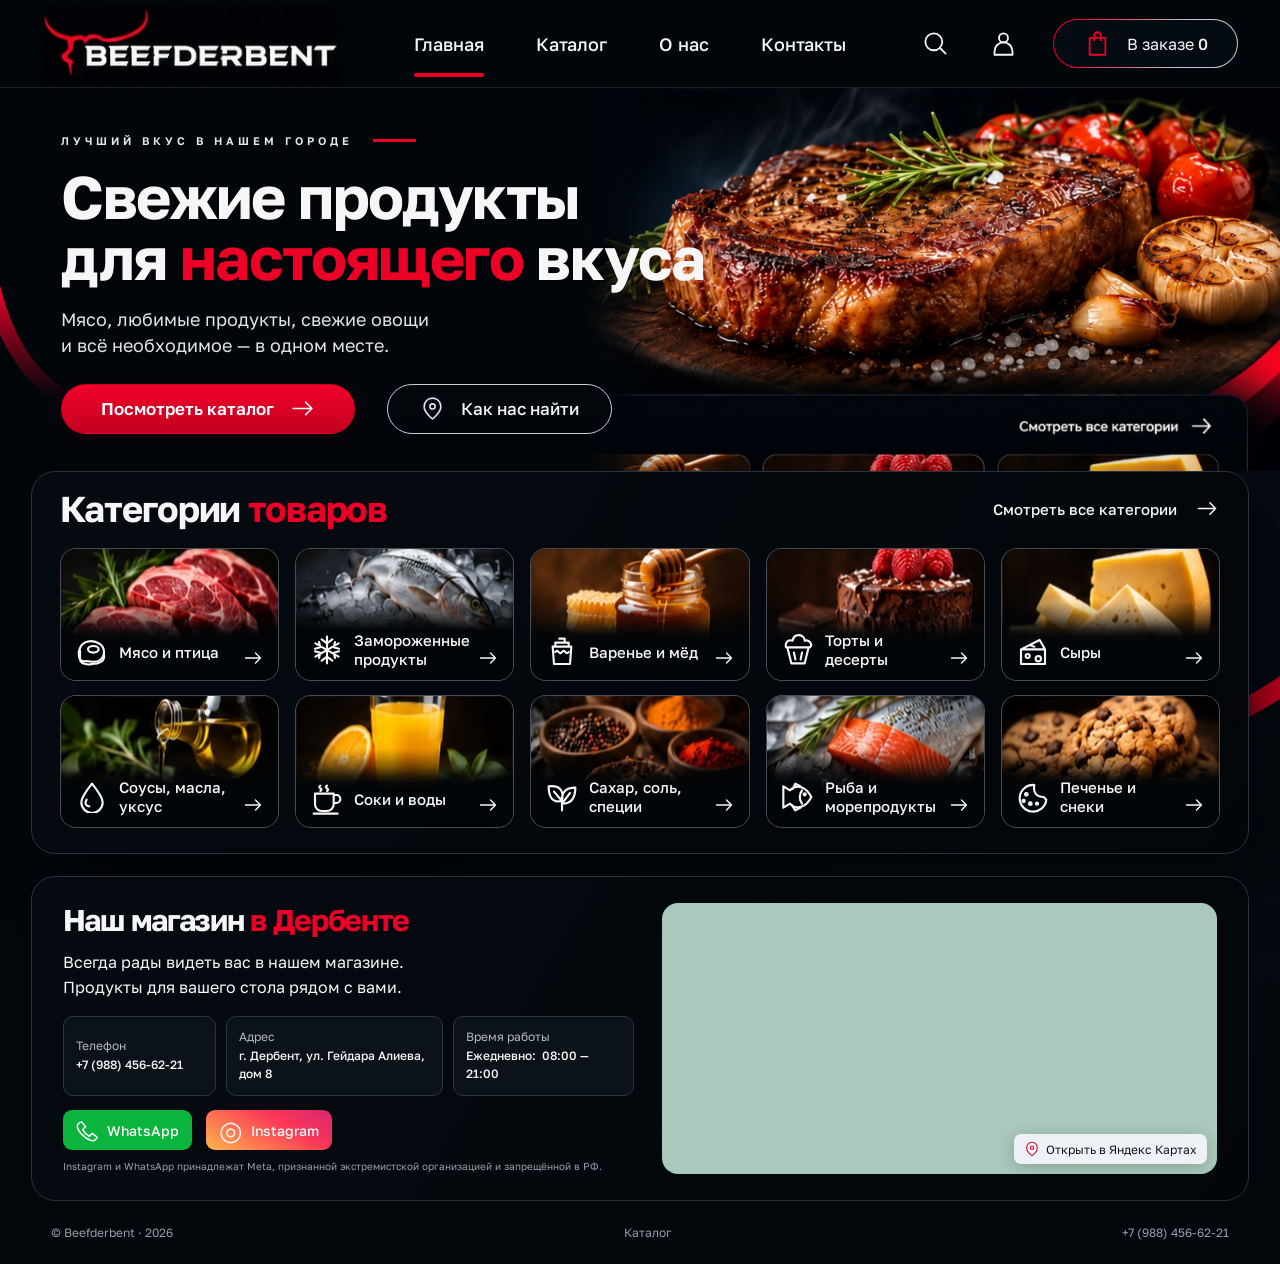
==== commit e84a961e: "Replace OpenStreetMap with Yandex Maps and location links" ====
--- a/index.html
+++ b/index.html
@@ -1 +1 @@
-<!doctype html><html lang="ru"><head><meta charset="UTF-8"><meta name="viewport" content="width=device-width,initial-scale=1"><meta name="theme-color" content="#03070b"><meta name="description" content="Beefderbent — продукты для вашего стола. Мясо и птица, сыры, овощи и многое другое. Дербент, Гейдара Алиева, 8."><title>Beefderbent — Свежие продукты для настоящего вкуса</title><link rel="preconnect" href="https://fonts.googleapis.com"><link href="https://fonts.googleapis.com/css2?family=Golos+Text:wght@400;500;600;700;800&family=Prata&display=swap" rel="stylesheet"><link rel="stylesheet" href="style.css"><link rel="stylesheet" href="theme-red.css?v=20261122"></head><body><div id="app"></div><script type="module" src="app.js?v=20261122"></script></body></html>
+<!doctype html><html lang="ru"><head><meta charset="UTF-8"><meta name="viewport" content="width=device-width,initial-scale=1"><meta name="theme-color" content="#03070b"><meta name="description" content="Beefderbent — продукты для вашего стола. Мясо и птица, сыры, овощи и многое другое. Дербент, Гейдара Алиева, 8."><title>Beefderbent — Свежие продукты для настоящего вкуса</title><link rel="preconnect" href="https://fonts.googleapis.com"><link href="https://fonts.googleapis.com/css2?family=Golos+Text:wght@400;500;600;700;800&family=Prata&display=swap" rel="stylesheet"><link rel="stylesheet" href="style.css"><link rel="stylesheet" href="theme-red.css?v=20261122"></head><body><div id="app"></div><script type="module" src="app.js?v=20261124"></script></body></html>
